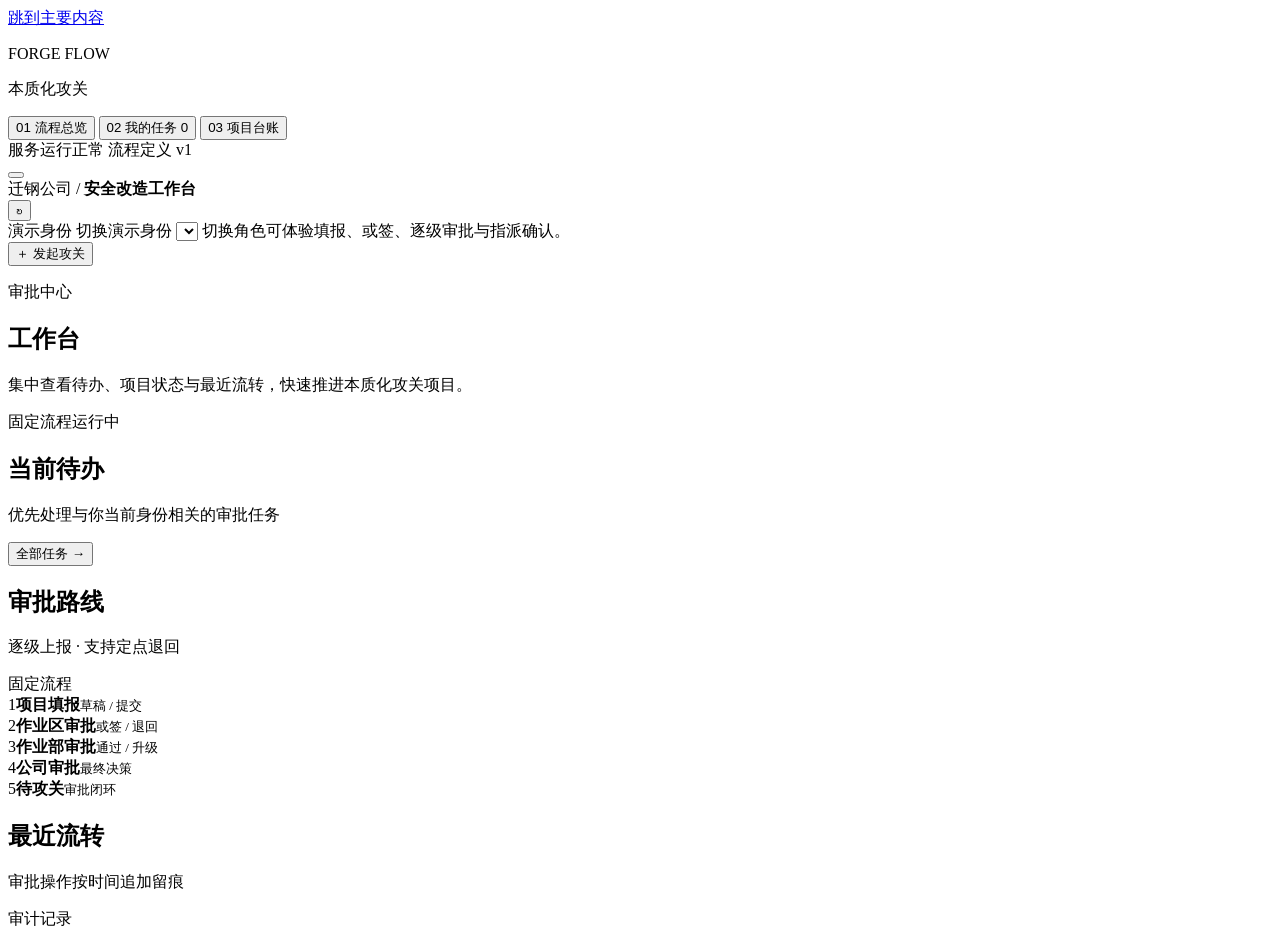
==== src/main/resources/static/index.html @ 2531c8af "✨ feat(workflow): 初始化本质化攻关审批流演示项目" ====
<!doctype html>
<html lang="zh-CN">
<head>
    <meta charset="UTF-8">
    <meta name="viewport" content="width=device-width, initial-scale=1">
    <meta name="description" content="Forge Flow：面向本质化攻关项目的轻量固定审批流演示系统。">
    <meta name="theme-color" content="#f4f6f8">
    <title>Forge Flow · 本质化攻关审批流</title>
    <link rel="stylesheet" href="/styles-v2.css?v=0.2.1">
</head>
<body>
<a class="skip-link" href="#main-content">跳到主要内容</a>

<div class="app-shell" id="app-shell">
    <aside class="sidebar" id="sidebar" aria-label="主导航">
        <div class="brand-block">
            <div class="brand-mark" aria-hidden="true">
                <span></span><span></span><span></span>
            </div>
            <div>
                <p class="brand-en">FORGE FLOW</p>
                <p class="brand-cn">本质化攻关</p>
            </div>
        </div>

        <nav class="main-nav" aria-label="工作区">
            <button class="nav-item is-active" type="button" data-view="overview" aria-current="page">
                <span class="nav-index">01</span>
                <span>流程总览</span>
            </button>
            <button class="nav-item" type="button" data-view="tasks">
                <span class="nav-index">02</span>
                <span>我的任务</span>
                <span class="nav-badge" id="nav-task-count" aria-label="0 条待办">0</span>
            </button>
            <button class="nav-item" type="button" data-view="projects">
                <span class="nav-index">03</span>
                <span>项目台账</span>
            </button>
        </nav>

        <div class="sidebar-foot">
            <span class="system-state"><i aria-hidden="true"></i> 服务运行正常</span>
            <span>流程定义 v1</span>
        </div>
    </aside>

    <div class="content-shell">
        <header class="topbar">
            <button class="icon-button menu-button" id="menu-button" type="button" aria-label="打开导航" aria-expanded="false" aria-controls="sidebar">
                <span></span><span></span><span></span>
            </button>
            <div class="topbar-context">
                <span class="context-label">迁钢公司</span>
                <span class="context-divider" aria-hidden="true">/</span>
                <strong>安全改造工作台</strong>
                <span class="context-date" id="current-date"></span>
            </div>
            <div class="topbar-actions">
                <button class="icon-button refresh-button" id="refresh-button" type="button" aria-label="刷新数据" title="刷新数据">
                    <span class="refresh-icon" aria-hidden="true">↻</span>
                </button>
                <section class="identity-panel" aria-labelledby="identity-title">
                    <div class="identity-copy">
                        <span id="identity-title">演示身份</span>
                        <label class="sr-only" for="demo-user-select">切换演示身份</label>
                        <select id="demo-user-select" aria-describedby="identity-help"></select>
                        <span class="sr-only" id="identity-help">切换角色可体验填报、或签、逐级审批与指派确认。</span>
                    </div>
                    <div class="active-user-card" id="active-user-card" aria-live="polite"></div>
                </section>
                <button class="primary-button" id="new-project-button" type="button">
                    <span aria-hidden="true">＋</span> 发起攻关
                </button>
            </div>
        </header>

        <main id="main-content" tabindex="-1">
            <section class="view is-active" id="overview-view" aria-labelledby="overview-title">
                <div class="hero-row reveal-item">
                    <div>
                        <p class="eyebrow">审批中心</p>
                        <h1 id="overview-title">工作台</h1>
                        <p class="hero-description">集中查看待办、项目状态与最近流转，快速推进本质化攻关项目。</p>
                    </div>
                    <span class="hero-status"><i aria-hidden="true"></i> 固定流程运行中</span>
                </div>

                <div class="metric-grid reveal-item" id="metric-grid" aria-label="流程统计"></div>

                <div class="overview-grid reveal-item">
                    <section class="panel tasks-panel" aria-labelledby="urgent-title">
                        <div class="section-heading compact">
                            <div>
                                <h2 id="urgent-title">当前待办</h2>
                                <p>优先处理与你当前身份相关的审批任务</p>
                            </div>
                            <button class="text-button" type="button" data-go-view="tasks">全部任务 <span aria-hidden="true">→</span></button>
                        </div>
                        <div id="urgent-task-list" class="compact-list"></div>
                    </section>

                    <div class="overview-side">
                        <section class="workflow-board panel" aria-labelledby="workflow-title">
                            <div class="section-heading compact">
                                <div>
                                    <h2 id="workflow-title">审批路线</h2>
                                    <p>逐级上报 · 支持定点退回</p>
                                </div>
                                <span class="board-caption">固定流程</span>
                            </div>
                            <div class="process-line" aria-label="草稿、作业区审批、作业部审批、公司审批、待攻关">
                                <div class="process-node is-done"><span>1</span><strong>项目填报</strong><small>草稿 / 提交</small></div>
                                <i aria-hidden="true"></i>
                                <div class="process-node is-current"><span>2</span><strong>作业区审批</strong><small>或签 / 退回</small></div>
                                <i aria-hidden="true"></i>
                                <div class="process-node"><span>3</span><strong>作业部审批</strong><small>通过 / 升级</small></div>
                                <i aria-hidden="true"></i>
                                <div class="process-node"><span>4</span><strong>公司审批</strong><small>最终决策</small></div>
                                <i aria-hidden="true"></i>
                                <div class="process-node is-end"><span>5</span><strong>待攻关</strong><small>审批闭环</small></div>
                            </div>
                        </section>

                        <section class="panel activity-panel" aria-labelledby="activity-title">
                            <div class="section-heading compact">
                                <div>
                                    <h2 id="activity-title">最近流转</h2>
                                    <p>审批操作按时间追加留痕</p>
                                </div>
                                <span class="append-only">审计记录</span>
                            </div>
                            <ol id="activity-list" class="activity-list"></ol>
                        </section>
                    </div>
                </div>
            </section>

            <section class="view" id="tasks-view" aria-labelledby="tasks-title" hidden>
                <div class="page-heading reveal-item">
                    <div>
                        <p class="eyebrow"><span>HUMAN TASK</span> / 人工任务</p>
                        <h1 id="tasks-title">我的任务</h1>
                        <p>办理权限以任务为准；或签节点由首位办理人完成流转。</p>
                    </div>
                    <div class="task-tabs" role="tablist" aria-label="任务范围">
                        <button type="button" role="tab" aria-selected="true" class="is-active" data-task-view="todo">待处理</button>
                        <button type="button" role="tab" aria-selected="false" data-task-view="done">已处理</button>
                    </div>
                </div>
                <div class="task-grid reveal-item" id="task-grid"></div>
            </section>

            <section class="view" id="projects-view" aria-labelledby="projects-title" hidden>
                <div class="page-heading reveal-item">
                    <div>
                        <p class="eyebrow"><span>LEDGER</span> / 攻关台账</p>
                        <h1 id="projects-title">项目台账</h1>
                        <p>运行态用于当前查询，审批记录用于追溯历史。</p>
                    </div>
                    <label class="search-field" for="project-search">
                        <span aria-hidden="true">⌕</span>
                        <input id="project-search" type="search" placeholder="搜索编号或课题" autocomplete="off">
                    </label>
                </div>
                <div class="ledger-panel reveal-item">
                    <div class="table-wrap">
                        <table>
                            <thead>
                            <tr>
                                <th scope="col">项目 / 编号</th>
                                <th scope="col">流程状态</th>
                                <th scope="col">当前节点</th>
                                <th scope="col">当前处理人</th>
                                <th scope="col">进度</th>
                                <th scope="col"><span class="sr-only">操作</span></th>
                            </tr>
                            </thead>
                            <tbody id="project-table-body"></tbody>
                        </table>
                    </div>
                    <div class="project-card-list" id="project-card-list"></div>
                </div>
            </section>
        </main>
    </div>
</div>

<dialog class="modal" id="create-project-dialog" aria-labelledby="create-dialog-title">
    <form id="create-project-form" novalidate>
        <div class="dialog-head">
            <div>
                <p class="section-kicker">NEW INITIATIVE</p>
                <h2 id="create-dialog-title">发起本质化攻关</h2>
            </div>
            <button class="icon-button dialog-close" type="button" aria-label="关闭发起项目窗口">×</button>
        </div>
        <div class="dialog-body form-grid">
            <div class="field field-wide">
                <label for="project-title">攻关课题名称 <span aria-hidden="true">*</span></label>
                <input id="project-title" name="title" type="text" maxlength="160" autocomplete="off" required placeholder="例如：高炉煤气区域机械隔离优化">
                <p class="field-error" id="project-title-error"></p>
            </div>
            <div class="field">
                <label for="project-category">攻关分类 <span aria-hidden="true">*</span></label>
                <select id="project-category" name="category" required>
                    <option value="">请选择分类</option>
                    <option>设备设施</option>
                    <option>作业环境</option>
                    <option>作业管理</option>
                    <option>交通安全</option>
                    <option>能源介质</option>
                </select>
                <p class="field-error" id="project-category-error"></p>
            </div>
            <div class="field">
                <label for="project-flow-type">流程方式 <span aria-hidden="true">*</span></label>
                <select id="project-flow-type" name="flowType" required>
                    <option value="REPORT">逐级上报</option>
                    <option value="ASSIGNMENT">跨部门指派</option>
                </select>
            </div>
            <div class="field">
                <label for="project-deadline">计划完成时限</label>
                <input id="project-deadline" name="completeDeadline" type="date">
            </div>
            <div class="field field-wide">
                <label for="project-background">问题背景 <span aria-hidden="true">*</span></label>
                <textarea id="project-background" name="background" rows="5" maxlength="1600" required placeholder="描述现状、主要风险以及期望解决的问题……"></textarea>
                <div class="field-meta"><p class="field-error" id="project-background-error"></p><span id="background-count">0 / 1600</span></div>
            </div>
            <aside class="form-note field-wide">
                <strong>演示提示</strong>
                <p>创建后先保存为草稿，再从项目台账提交。选择“逐级上报”会进入作业区或签；选择“跨部门指派”会进入指派确认。</p>
            </aside>
        </div>
        <div class="dialog-actions">
            <button class="secondary-button dialog-cancel" type="button">取消</button>
            <button class="primary-button" type="submit">保存草稿</button>
        </div>
    </form>
</dialog>

<dialog class="modal action-modal" id="task-action-dialog" aria-labelledby="action-dialog-title">
    <form id="task-action-form" novalidate>
        <div class="dialog-head">
            <div>
                <p class="section-kicker" id="action-dialog-kicker">TASK DECISION</p>
                <h2 id="action-dialog-title">处理审批任务</h2>
            </div>
            <button class="icon-button dialog-close" type="button" aria-label="关闭任务处理窗口">×</button>
        </div>
        <div class="dialog-body">
            <div class="decision-context" id="decision-context"></div>
            <div class="field" id="return-target-field" hidden>
                <label for="return-target">退回节点 <span aria-hidden="true">*</span></label>
                <select id="return-target" name="targetNode"></select>
            </div>
            <div class="field">
                <label for="task-comment">处理意见 <span id="comment-required" aria-hidden="true"></span></label>
                <textarea id="task-comment" name="comment" rows="4" maxlength="800" placeholder="填写本次处理说明……"></textarea>
                <p class="field-error" id="task-comment-error"></p>
            </div>
        </div>
        <div class="dialog-actions">
            <button class="secondary-button dialog-cancel" type="button">取消</button>
            <button class="primary-button" id="confirm-action-button" type="submit">确认处理</button>
        </div>
    </form>
</dialog>

<dialog class="modal detail-modal" id="project-detail-dialog" aria-labelledby="detail-dialog-title">
    <div class="dialog-head">
        <div>
            <p class="section-kicker">PROCESS INSTANCE</p>
            <h2 id="detail-dialog-title">项目详情</h2>
        </div>
        <button class="icon-button dialog-close" type="button" aria-label="关闭项目详情">×</button>
    </div>
    <div class="dialog-body" id="project-detail-content"></div>
</dialog>

<div class="toast" id="toast" role="status" aria-live="polite" aria-atomic="true"></div>
<script src="/app.js?v=0.3.0" defer></script>
</body>
</html>
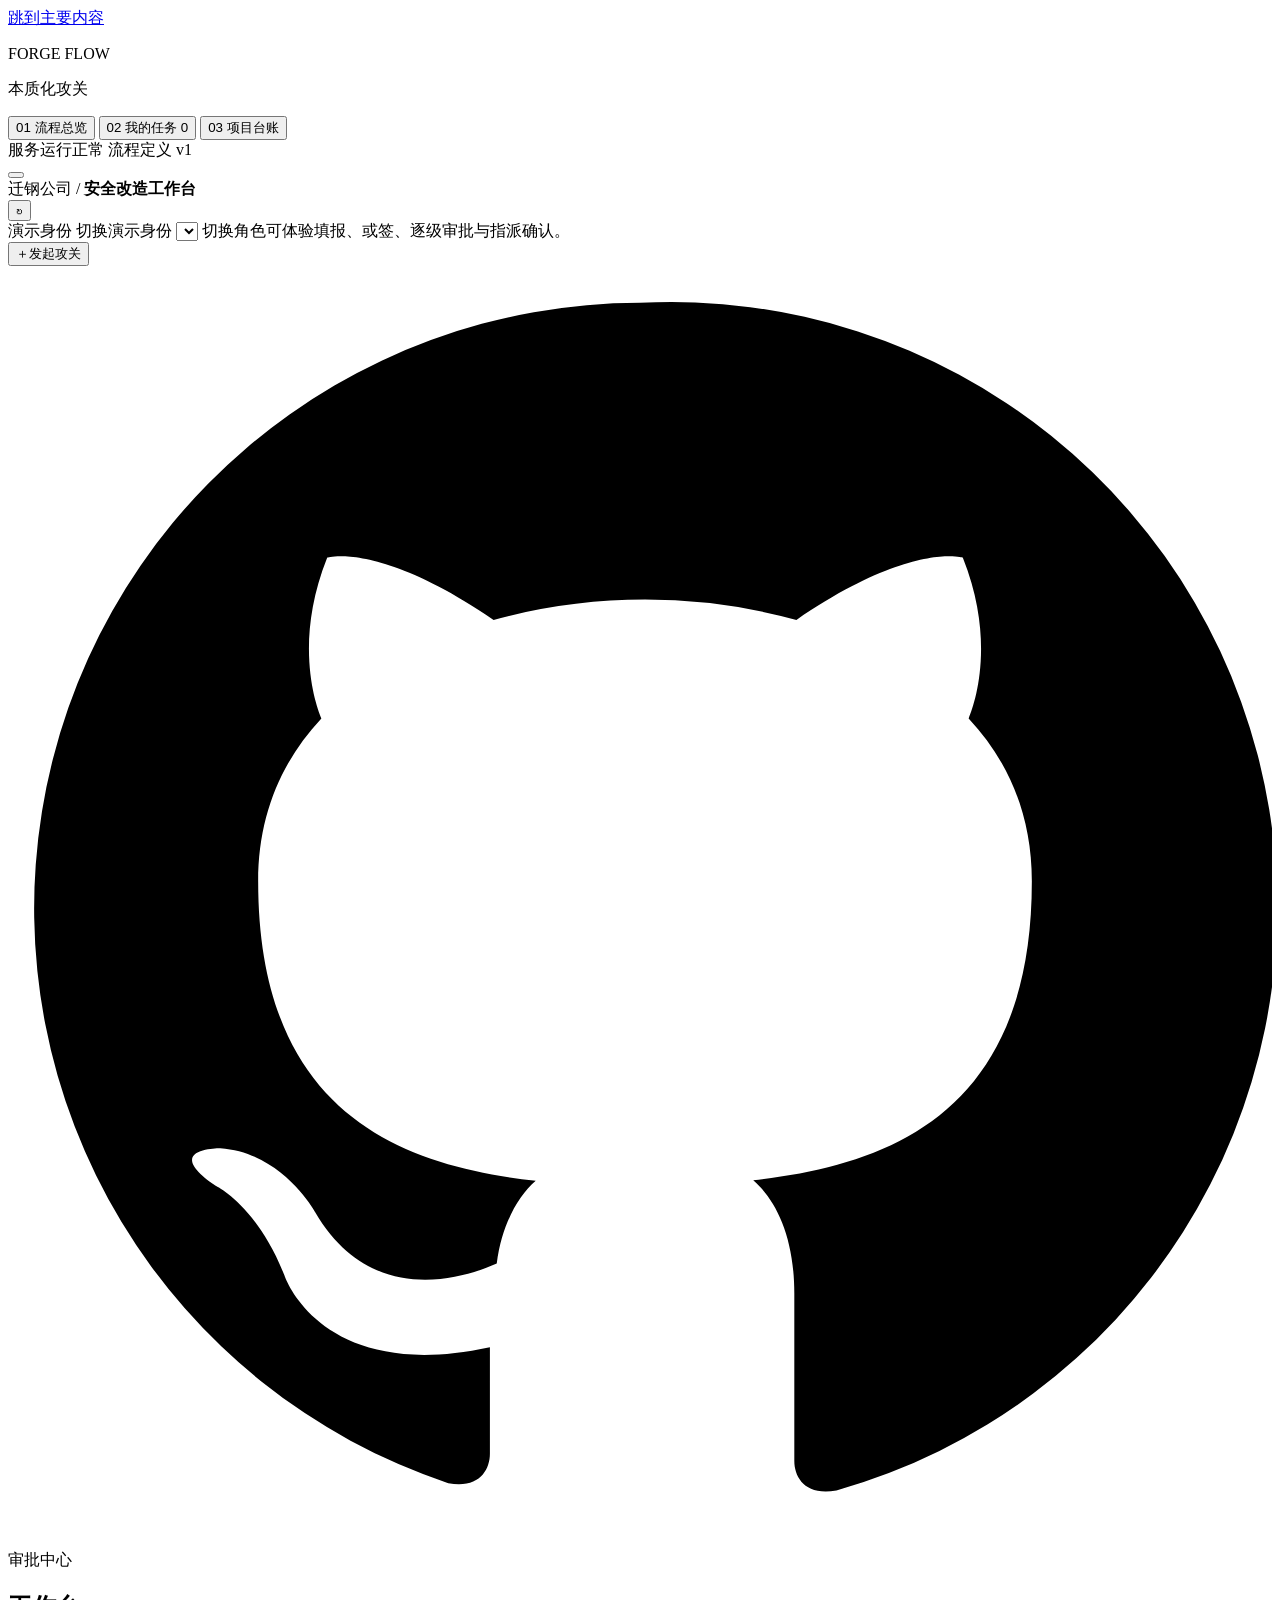
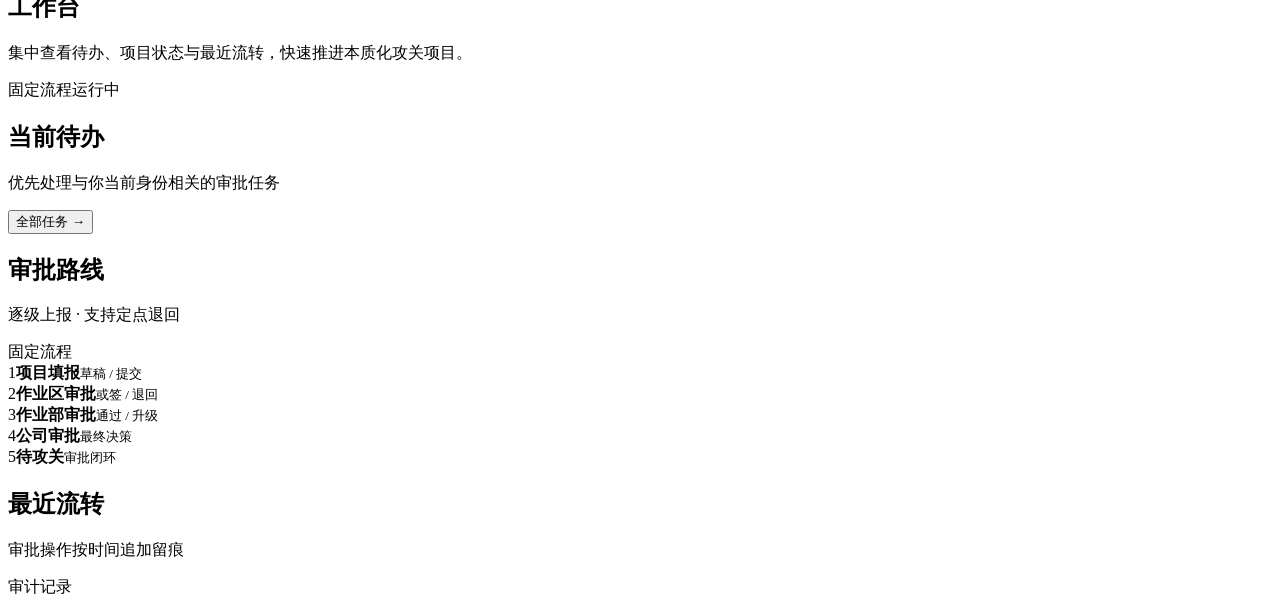
==== commit 990ad94c: "✨ feat(ui): 添加 GitHub 源码入口" ====
--- a/src/main/resources/static/index.html
+++ b/src/main/resources/static/index.html
@@ -6,7 +6,7 @@
     <meta name="description" content="Forge Flow：面向本质化攻关项目的轻量固定审批流演示系统。">
     <meta name="theme-color" content="#f4f6f8">
     <title>Forge Flow · 本质化攻关审批流</title>
-    <link rel="stylesheet" href="/styles-v2.css?v=0.2.1">
+    <link rel="stylesheet" href="/styles-v2.css?v=0.2.2">
 </head>
 <body>
 <a class="skip-link" href="#main-content">跳到主要内容</a>
@@ -69,9 +69,19 @@
                     </div>
                     <div class="active-user-card" id="active-user-card" aria-live="polite"></div>
                 </section>
-                <button class="primary-button" id="new-project-button" type="button">
-                    <span aria-hidden="true">＋</span> 发起攻关
+                <button class="primary-button" id="new-project-button" type="button" aria-label="发起攻关">
+                    <span aria-hidden="true">＋</span><span class="primary-button-label">发起攻关</span>
                 </button>
+                <a class="icon-button github-button"
+                   href="https://github.com/Quashy/forge-flow-demo"
+                   target="_blank"
+                   rel="noopener noreferrer"
+                   aria-label="在 GitHub 查看 Forge Flow 源码"
+                   title="在 GitHub 查看源码">
+                    <svg class="github-icon" viewBox="0 0 24 24" aria-hidden="true">
+                        <path d="M12 .7a11.5 11.5 0 0 0-3.64 22.41c.58.11.79-.25.79-.56v-2.02c-3.22.7-3.9-1.36-3.9-1.36-.53-1.34-1.3-1.7-1.3-1.7-1.07-.73.08-.72.08-.72 1.18.08 1.8 1.21 1.8 1.21 1.05 1.8 2.77 1.28 3.45.98.1-.76.41-1.28.74-1.57-2.57-.29-5.27-1.29-5.27-5.69 0-1.26.45-2.29 1.2-3.09-.12-.29-.52-1.47.11-3.05 0 0 .98-.31 3.16 1.18a10.9 10.9 0 0 1 5.75 0c2.18-1.49 3.16-1.18 3.16-1.18.63 1.58.23 2.76.11 3.05.75.8 1.2 1.83 1.2 3.09 0 4.41-2.71 5.39-5.29 5.68.42.36.78 1.06.78 2.15v3.18c0 .31.21.67.8.56A11.5 11.5 0 0 0 12 .7Z"/>
+                    </svg>
+                </a>
             </div>
         </header>
 
